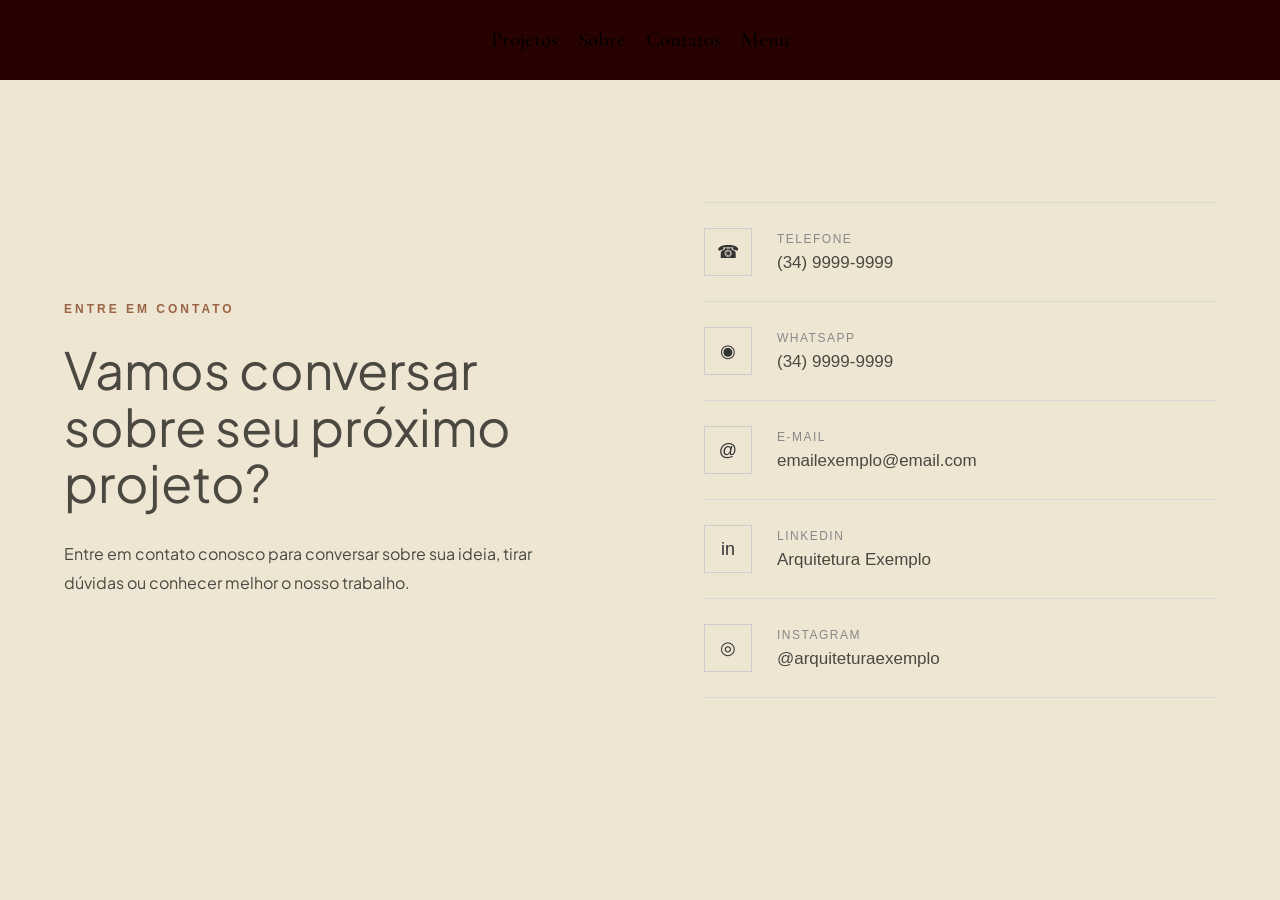
==== Contatos/contatos.html @ 5fa4321c "✨: Adiciona Sobre, Contatos e Header Página sobre:  1. Desktop   - Imagem com legenda embaixo da ima" ====
<!DOCTYPE html>
<html lang="pt-BR">
    
<head>
    <meta charset="UTF-8">
    <meta name="viewport" content="width=device-width, initial-scale=1.0">
    <title>Contato</title>
    <link rel="stylesheet" href="contatos.css">

    <link rel="preconnect" href="https://fonts.googleapis.com">
    <link rel="preconnect" href="https://fonts.gstatic.com" crossorigin>
    <link
        href="https://fonts.googleapis.com/css2?family=Open+Sans:ital,wght@0,300..800;1,300..800&family=Plus+Jakarta+Sans:ital,wght@0,200..800;1,200..800&display=swap"
        rel="stylesheet">
</head>

<body>
    <iframe src="../header/header.html" class="header" frameborder="0"></iframe>
    <main class="contato">

        <!-- Lado esquerdo -->
        <section class="contato-introducao">

            <span class="contato-label">ENTRE EM CONTATO</span>

            <h1>Vamos conversar sobre seu próximo projeto? </h1>

            <p>Entre em contato conosco para conversar sobre sua ideia, tirar dúvidas ou conhecer melhor o nosso trabalho. </p>

        </section>

        <!-- Lado direito -->
        <section class="contato-informacoes">

            <!-- Telefone -->
            <a href="tel:+559999999" class="contato-item">

                <div class="contato-icone">☎</div>

                <div class="contato-detalhes">
                    <span>Telefone</span>
                    <strong>(34) 9999-9999</strong>
                </div>

            </a>

            <!-- WhatsApp -->
            <a href="https://wa.me/999999999"
               target="_blank"
               class="contato-item">

                <div class="contato-icone">◉</div>

                <div class="contato-detalhes">
                    <span>WhatsApp</span>
                    <strong>(34) 9999-9999</strong>
                </div>

            </a>

            <!-- Email -->
            <a href="emailexemplo@email.com"
               class="contato-item">

                <div class="contato-icone">@</div>

                <div class="contato-detalhes">
                    <span>E-mail</span>
                    <strong>emailexemplo@email.com</strong>
                </div>

            </a>

            <!-- LinkedIn -->
            <a href="https://www.linkedin.com/company/arquiteturaexemplo"
               target="_blank"
               class="contato-item">

                <div class="contato-icone">
                    in
                </div>

                <div class="contato-detalhes">
                    <span>LinkedIn</span>
                    <strong>Arquitetura Exemplo</strong>
                </div>

            </a>


            <!-- Instagram -->
            <a href="https://www.instagram.com/arquiteturaexemplo"
               target="_blank"
               class="contato-item">

                <div class="contato-icone">
                    ◎
                </div>

                <div class="contato-detalhes">
                    <span>Instagram</span>
                    <strong>@arquiteturaexemplo</strong>
                </div>

            </a>

        </section>

    </main>
    <script src="contatos.js"></script>
</body>

</html>
---- Contatos/contatos.css ----
* {
    margin: 0;
    padding: 0;
    box-sizing: border-box;
}

:root {
    --fundo: #EEE6D3;
    --texto: #4a4840;
    --destaque: #9a6444;
    --fonte-titulo: 'Cormorant Garamond', Georgia, serif;
    --fonte-texto: 'Jost', Arial, Helvetica, sans-serif;
}

body {
    font-family: Arial, Helvetica, sans-serif;
    display: flex;
    flex-direction: column;
}


/* =========================
   TELA DE CONTATO
   ========================= */

.header {
    position: relative;
    width: 100%;
    height: 80px;
    z-index: 10;
}

.contato {
    position: absolute;
    width: 100%;
    min-height: 100vh;
    display: grid;
    grid-template-columns: 1fr 1fr;
    background-color: #f5f5f3;
}


/* =========================
   INTRODUÇÃO
   ========================= */

.contato-introducao {
    display: flex;
    flex-direction: column;
    justify-content: center;
    padding: 10%;
    background-color: var(--fundo);
    color: var(--texto);
}


.contato-label {
    margin-bottom: 25px;
    font-size: 12px;
    font-weight: 600;
    letter-spacing: 3px;
    color: var(--destaque);
}


.contato-introducao h1 {
    max-width: 550px;
    margin-bottom: 30px;
    font-size: clamp(38px, 4vw, 60px);
    line-height: 1.1;
    font-weight: 400;
    font-family: 'Plus Jakarta Sans', sans-serif;
}


.contato-introducao p {
    max-width: 480px;
    font-size: 16px;
    line-height: 1.8;
    color: var(--texto);
    font-family: 'Plus Jakarta Sans', sans-serif;
}


/* =========================
   INFORMAÇÕES
   ========================= */

.contato-informacoes {
    display: flex;
    flex-direction: column;
    justify-content: center;
    padding: 10%;
    background-color: var(--fundo);
}


/* =========================
   ITEM DE CONTATO
   ========================= */

.contato-item {
    display: flex;
    align-items: center;
    gap: 25px;
    padding: 25px 0;
    border-bottom: 1px solid #d9d9d9;
    text-decoration: none;
    color: #222222;
    transition: padding-left 0.2s ease;
}


.contato-item:first-child {
    border-top: 1px solid #d9d9d9;
}


.contato-item:hover {
    padding-left: 10px;
}


/* =========================
   ÍCONE
   ========================= */

.contato-icone {
    width: 48px;
    height: 48px;
    flex-shrink: 0;
    display: flex;
    align-items: center;
    justify-content: center;
    border: 1px solid #cccccc;
    font-size: 18px;
    font-weight: 500;
    color: #333333;
}


/* =========================
   TEXTO
   ========================= */

.contato-detalhes {
    display: flex;
    flex-direction: column;
    gap: 7px;
}


.contato-detalhes span {
    font-size: 12px;
    text-transform: uppercase;
    letter-spacing: 1.5px;
    color: #888888;
}


.contato-detalhes strong {
    font-size: 17px;
    font-weight: 400;
    color: var(--texto);
}


/* =========================
   TABLET
   ========================= */

@media (max-width: 900px) {

    .header {
        position: absolute;
        height: 80px;
    }

    .header.aberto {
        height: 100vh;
    }
    
    .contato {
        grid-template-columns: 1fr;
    }


    .contato-introducao {
        min-height: 45vh;
        padding: 70px 10%;
    }


    .contato-informacoes {
        padding: 60px 10%;
    }

}


/* =========================
   CELULAR
   ========================= */

@media (max-width: 600px) {
    
    .contato-introducao {
        min-height: 50vh;

        padding: 0 25px;
    }


    .contato-introducao h1 {
        font-size: 38px;
    }


    .contato-introducao p {
        font-size: 14px;
    }


    .contato-informacoes {
        padding: 0 25px;
    }


    .contato-item {
        gap: 18px;
        padding: 20px 0;
    }


    .contato-icone {
        width: 42px;
        height: 42px;
        font-size: 16px;
    }


    .contato-detalhes strong {
        font-size: 14px;
    }

}
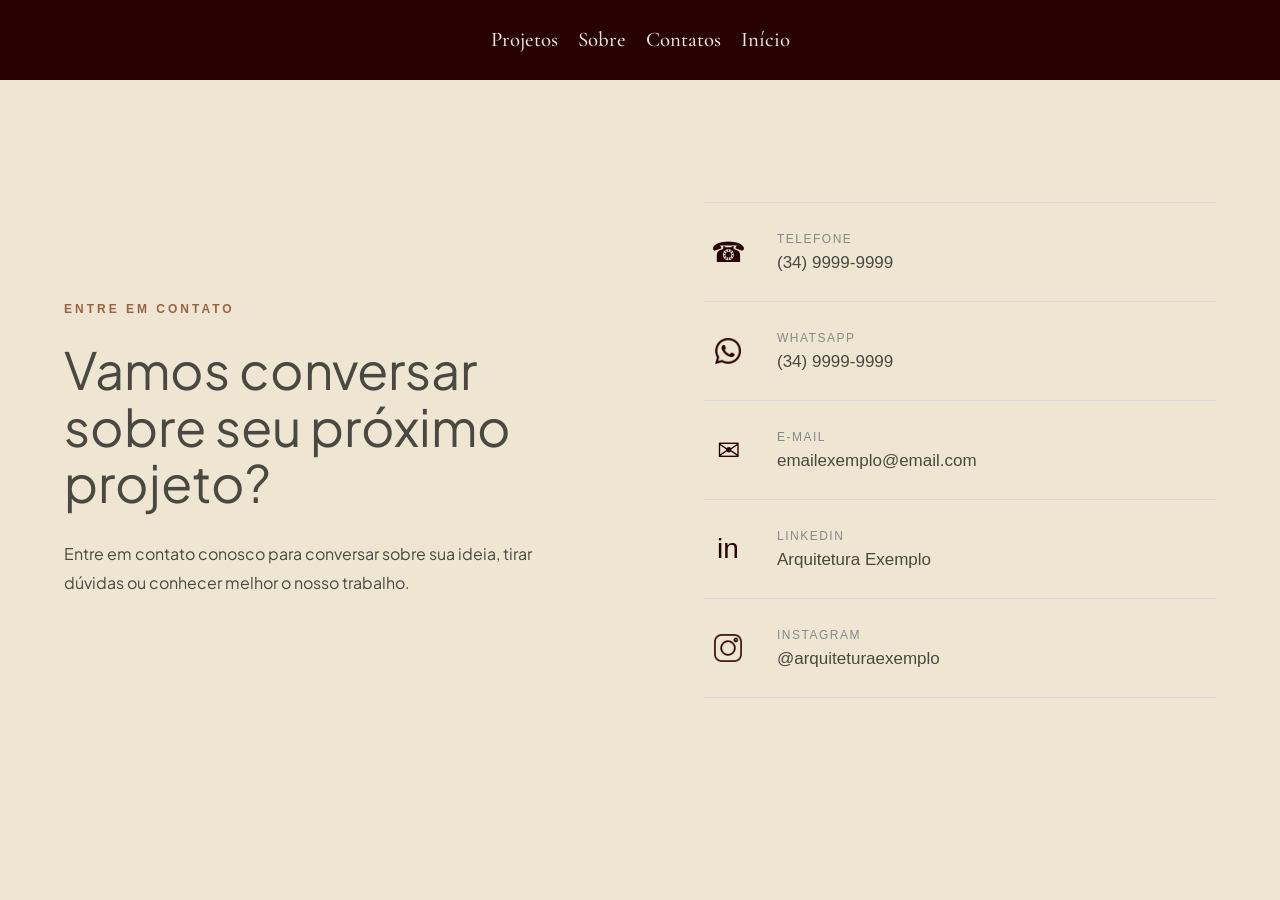
==== commit 1b939b95: "🎨: Muda estilos de arte 1. Header:     - Background vinho     - Cor das palavras para #EEE6D3     - " ====
--- a/Contatos/contatos.html
+++ b/Contatos/contatos.html
@@ -41,7 +41,6 @@
                     <span>Telefone</span>
                     <strong>(34) 9999-9999</strong>
                 </div>
-
             </a>
 
             <!-- WhatsApp -->
@@ -49,26 +48,24 @@
                target="_blank"
                class="contato-item">
 
-                <div class="contato-icone">◉</div>
+                <span class="contato-icone contato-imagem whatsapp" aria-label="WhatsApp"></span>
 
                 <div class="contato-detalhes">
                     <span>WhatsApp</span>
                     <strong>(34) 9999-9999</strong>
                 </div>
-
             </a>
 
             <!-- Email -->
             <a href="emailexemplo@email.com"
                class="contato-item">
 
-                <div class="contato-icone">@</div>
+                <div class="contato-icone">✉</div>
 
                 <div class="contato-detalhes">
                     <span>E-mail</span>
                     <strong>emailexemplo@email.com</strong>
                 </div>
-
             </a>
 
             <!-- LinkedIn -->
@@ -76,15 +73,12 @@
                target="_blank"
                class="contato-item">
 
-                <div class="contato-icone">
-                    in
-                </div>
+                <div class="contato-icone">in</div>
 
                 <div class="contato-detalhes">
                     <span>LinkedIn</span>
                     <strong>Arquitetura Exemplo</strong>
                 </div>
-
             </a>
 
 
@@ -93,9 +87,7 @@
                target="_blank"
                class="contato-item">
 
-                <div class="contato-icone">
-                    ◎
-                </div>
+                <span class="contato-icone contato-imagem instagram" aria-label="Instagram"></span>
 
                 <div class="contato-detalhes">
                     <span>Instagram</span>
--- a/Contatos/contatos.css
+++ b/Contatos/contatos.css
@@ -132,10 +132,27 @@
     display: flex;
     align-items: center;
     justify-content: center;
-    border: 1px solid #cccccc;
     font-size: 18px;
     font-weight: 500;
-    color: #333333;
+    color: #280201;
+}
+
+div.contato-icone {
+    font-size: 28px;
+}
+
+.contato-imagem {
+    background-color: #280201;
+    transform: scale(0.58);
+    mask: center / contain no-repeat;
+}
+
+.contato-imagem.whatsapp {
+    mask-image: url("../Imagens/whatsapp.png");
+}
+
+.contato-imagem.instagram {
+    mask-image: url("../Imagens/instagram.png");
 }
 
 
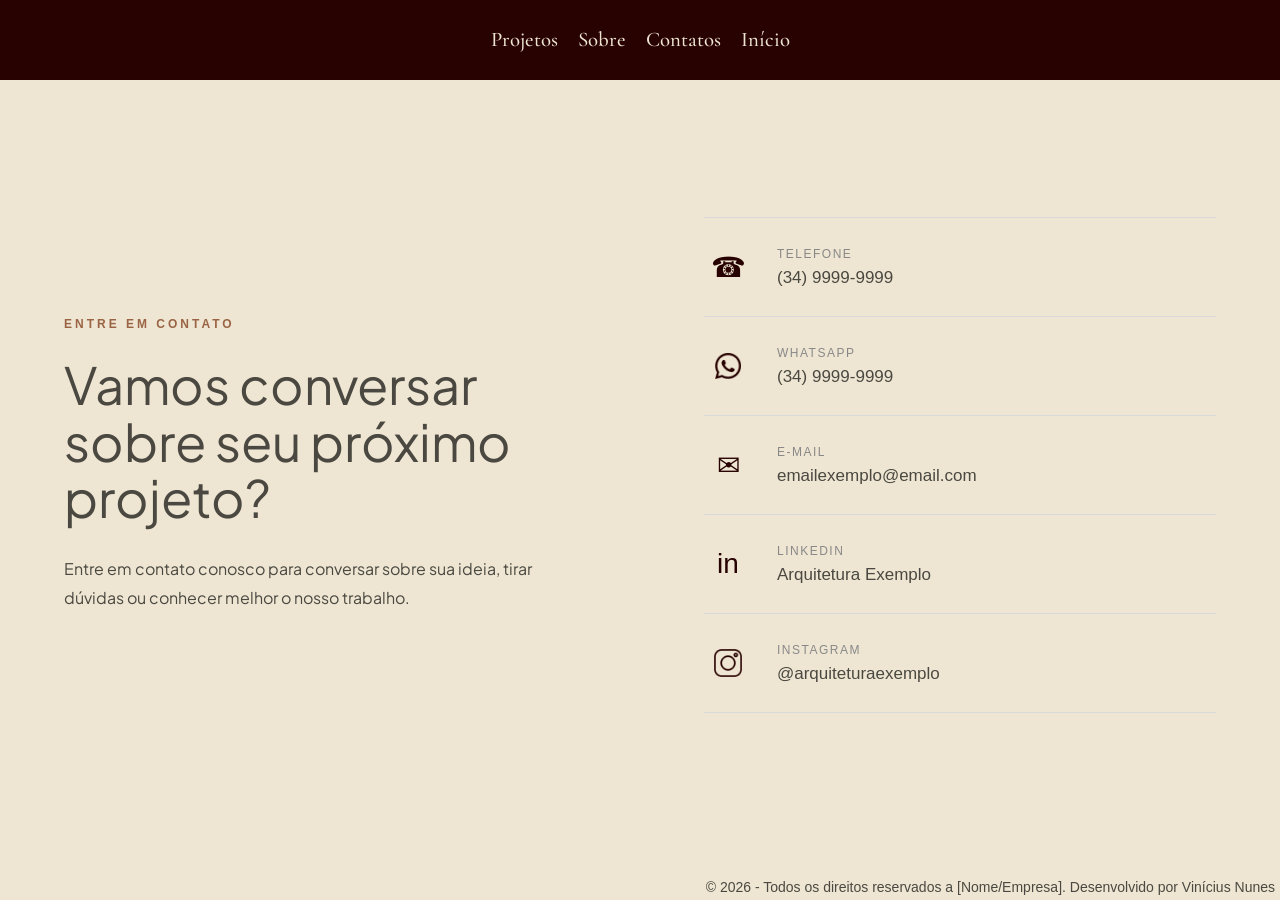
==== commit d88ef320: "✨: Adiciona animações HEADER: - Linha embaixo das opções - Animação elástico ao clicar em uma das op" ====
--- a/Contatos/contatos.html
+++ b/Contatos/contatos.html
@@ -22,9 +22,7 @@
         <section class="contato-introducao">
 
             <span class="contato-label">ENTRE EM CONTATO</span>
-
             <h1>Vamos conversar sobre seu próximo projeto? </h1>
-
             <p>Entre em contato conosco para conversar sobre sua ideia, tirar dúvidas ou conhecer melhor o nosso trabalho. </p>
 
         </section>
@@ -99,6 +97,12 @@
         </section>
 
     </main>
+    
+    <!-- Rodapé -->
+    <footer class="rodape">
+        <p class="texto-rodape">© 2026 - Todos os direitos reservados a [Nome/Empresa]. Desenvolvido por Vinícius Nunes</p>
+    </footer>
+
     <script src="contatos.js"></script>
 </body>
 
--- a/Contatos/contatos.css
+++ b/Contatos/contatos.css
@@ -16,6 +16,8 @@
     font-family: Arial, Helvetica, sans-serif;
     display: flex;
     flex-direction: column;
+    background-color: var(--fundo);
+    min-height: 100dvh;
 }
 
 
@@ -31,9 +33,9 @@
 }
 
 .contato {
-    position: absolute;
+    /* position: absolute; */
     width: 100%;
-    min-height: 100vh;
+    min-height: calc(100dvh - 130px);
     display: grid;
     grid-template-columns: 1fr 1fr;
     background-color: #f5f5f3;
@@ -181,6 +183,22 @@
     color: var(--texto);
 }
 
+/* ================================ 
+   RODAPÉ 
+   ===================================*/
+
+.rodape {
+    margin-top: auto;
+}   
+
+.texto-rodape {
+    text-align: end;
+    background-color: var(--fundo);
+    color: var(--texto);
+    font-size: 0.875rem;
+    padding: 5px;
+}
+
 
 /* =========================
    TABLET
@@ -210,6 +228,10 @@
 
     .contato-informacoes {
         padding: 60px 10%;
+    }
+
+    .texto-rodape {
+        font-size: 0.75rem;
     }
 
 }
@@ -260,4 +282,14 @@
         font-size: 14px;
     }
 
-}
+    .texto-rodape {
+        font-size: 0.5rem;
+    }
+
+}
+
+@media (max-width: 768px) {
+    .header:not(.aberto) {
+        clip-path: inset(0 0 calc(100% - 48px) calc(100% - 48px));
+    }
+}
